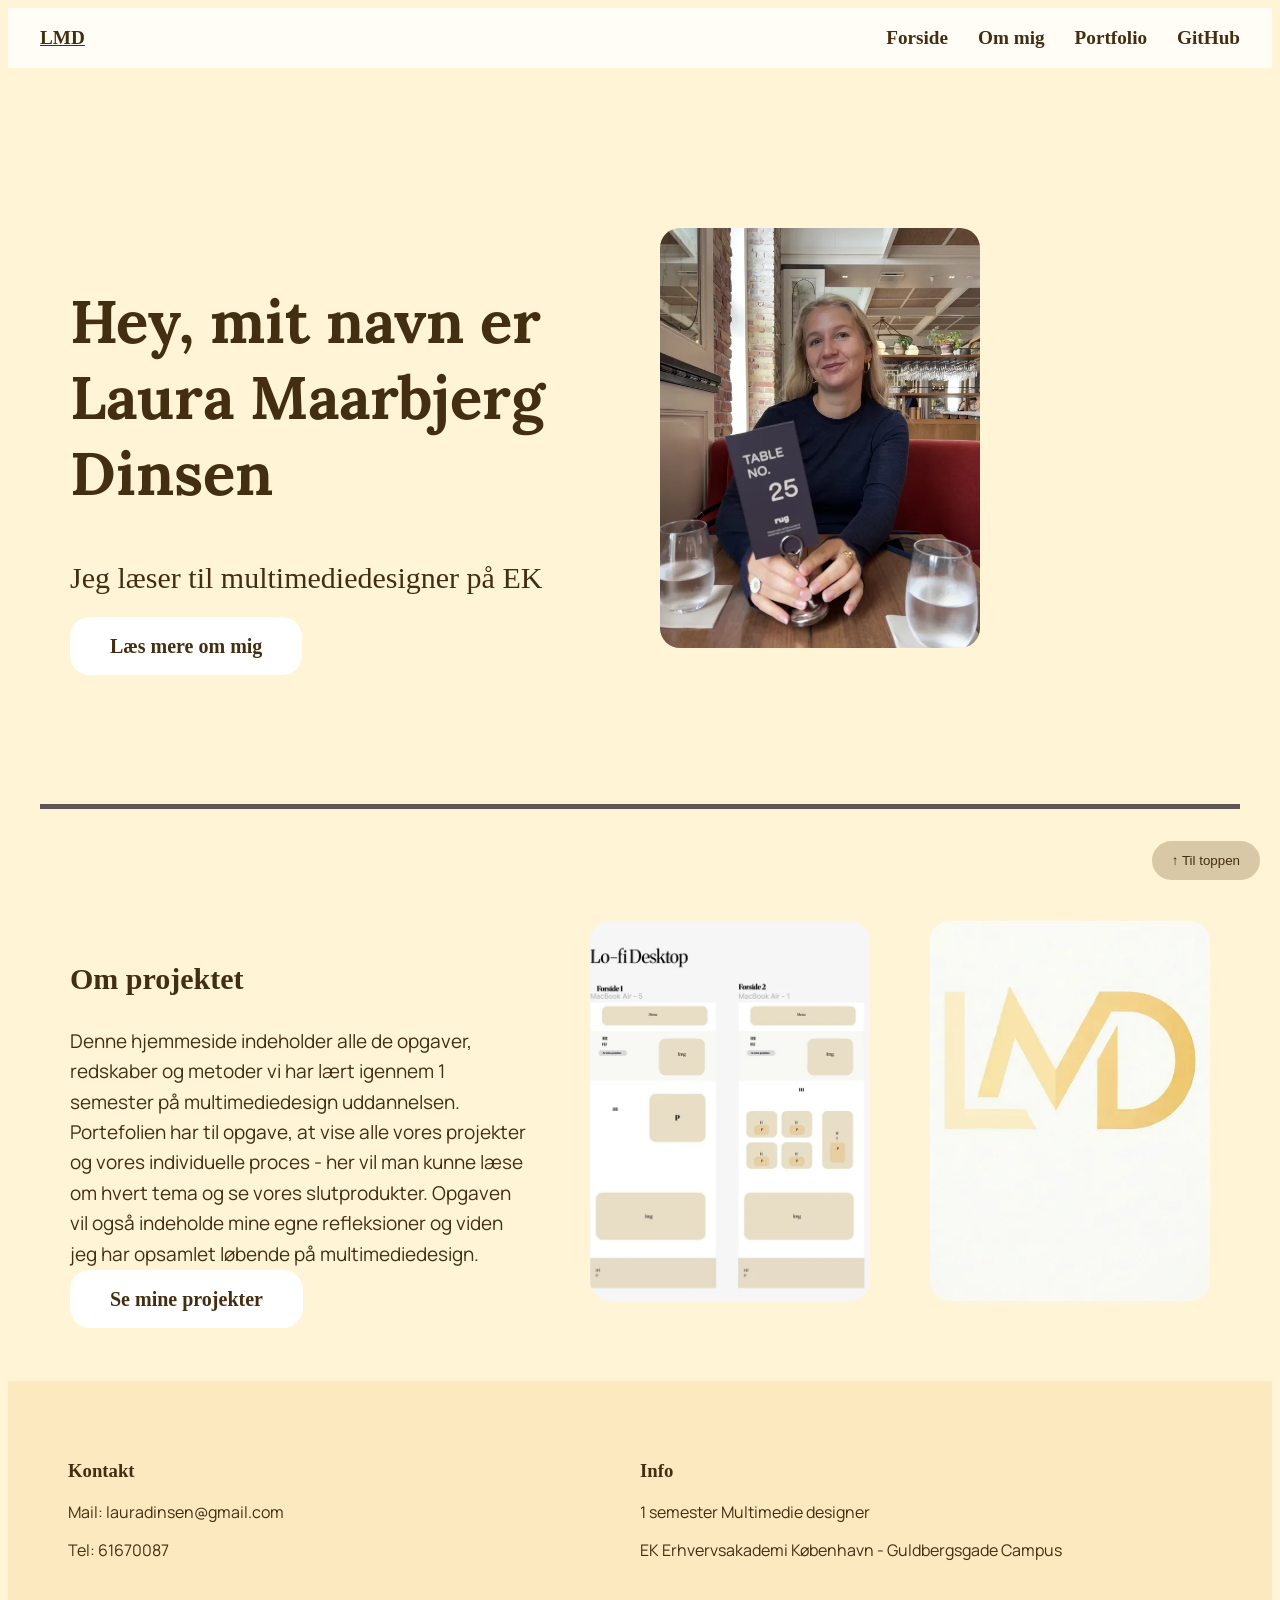
==== index.html @ a7a6110c "Add files via upload" ====
<!doctype html>
<html lang="da">
  <head>
    <meta charset="UTF-8" />
    <meta name="viewport" content="width=device-width, initial-scale=1.0" />
    <link rel="stylesheet" href="style.css" />
    <link rel="stylesheet" href="ommig.css" />

    <link rel="preconnect" href="https://fonts.googleapis.com" />
    <link rel="preconnect" href="https://fonts.gstatic.com" crossorigin />
    <link href="https://fonts.googleapis.com/css2?family=Manrope:wght@200..800&display=swap" rel="stylesheet" />

    <link rel="preconnect" href="https://fonts.googleapis.com" />
    <link rel="preconnect" href="https://fonts.gstatic.com" crossorigin />
    <link href="https://fonts.googleapis.com/css2?family=Lora:ital,wght@0,400..700;1,400..700&display=swap" rel="stylesheet" />

    <title>Forside</title>
  </head>

  <body>
    <header>
      <nav>
        <a href="index.html">LMD</a>
        <ul class="menu">
          <li><a href="index.html">Forside</a></li>
          <li><a href="ommig.html">Om mig</a></li>
          <li><a href="portfolio.html">Portfolio</a></li>
          <li><a href="linktilgithub">GitHub</a></li>
        </ul>
      </nav>
    </header>

    <main>
      <section class="hero">
        <div class="hero-text">
          <h1>Hey, mit navn er Laura Maarbjerg Dinsen</h1>
          <h2>Jeg læser til multimediedesigner på EK</h2>
          <a href="ommig.html" class="button">Læs mere om mig</a>
          <a href="ommig.html">
            <!-- <button>Læs mere om mig</button> -->
          </a>
        </div>

        <div class="hero-image">
          <img class="lau25" src="Img/laura25.webp" alt="Laura" />
        </div>
      </section>

      <hr />
      <section class="projekt">
        <div class="projekt-text">
          <h2>Om projektet</h2>

          <p>
            Denne hjemmeside indeholder alle de opgaver, redskaber og metoder vi har lært igennem 1 semester på multimediedesign uddannelsen. Portefolien har til opgave, at vise alle vores projekter og vores individuelle proces - her vil man kunne
            læse om hvert tema og se vores slutprodukter. Opgaven vil også indeholde mine egne refleksioner og viden jeg har opsamlet løbende på multimediedesign.
          </p>

          <a href="portfolio.html" class="button">Se mine projekter </a>
        </div>

        <div class="gallery">
          <img src="Img/figmasite1.webp" alt="forside" />
          <img src="Img/logo1.webp" alt="logo" />
        </div>
      </section>

      <button id="scrollTopBtn">↑ Til toppen</button>
    </main>

    <footer class="footer">
      <div class="footer-container">
        <div class="footer-column">
          <h3 class="footer-title">Kontakt</h3>
          <p>Mail: lauradinsen@gmail.com</p>
          <p>Tel: 61670087</p>
        </div>

        <div class="footer-column">
          <h3 class="footer-title">Info</h3>
          <p>1 semester Multimedie designer</p>

          <p>EK Erhvervsakademi København - Guldbergsgade Campus</p>
        </div>
      </div>
    </footer>
    <script src="scroll.js"></script>
  </body>
</html>
---- style.css ----
html {
  --yellow: hsl(49, 100%, 98%);
}

* {
  color: rgb(68, 46, 17);
}

/* fonts */

.manrope {
  font-family: "Manrope", sans-serif;
  font-optical-sizing: auto;
  font-weight: 400;
  font-style: normal;
}

.lora {
  font-family: "Lora", serif;
  font-optical-sizing: auto;
  font-weight: 400;
  font-style: normal;
}

h1 {
  font-family: "Lora", serif;
}

*a {
  font-family: "Lora", serif;
  font-weight: 300;
}

p {
  font-family: "Manrope", sans-serif;
}

/* button */
.button {
  padding: 18px 40px;
  border: none;
  border-radius: 20px;
  background-color: white;
  font-size: 20px;
  font-weight: bold;
  cursor: pointer;
  margin-bottom: 20px;
  text-decoration: none;
  margin-top: 20px;
}

hr {
  border: none;
  height: 5px;
  background-color: rgb(91, 87, 87);
  margin: 2rem 0;
}

#scrollTopBtn {
  position: fixed;
  bottom: 20px;
  right: 20px;

  padding: 12px 20px;

  border: none;
  border-radius: 20px;

  background-color: #d8c8a5;
  cursor: pointer;
}

button:hover {
  background-color: #efcc8f;
}

/* Nav */ /* header */
header {
  /* background-color: hsl(50, 92%, 85%); */
  background-color: var(--yellow);
  font-weight: bold;
}

nav {
  display: flex;
  align-items: center;
  justify-content: space-between;
  max-width: 1200px;
  margin: 0 auto;
  font-size: larger;
}
nav a a {
  text-decoration: none;
  color: black;
  text-decoration: none;
}

nav ul {
  display: flex;
  list-style: none;
  gap: 30px;

  /* & a {
    text-decoration: none;
  } */
}
nav ul a {
  text-decoration: none;
}

/* Body */
body {
  background-color: #fff3d6;
}

/* img */
img {
  max-width: 100%;
  margin-top: 30px;
}

.lau25 {
  width: 320px;
  height: 420px;
  object-fit: cover;
  border-radius: 20px;
}

/* Hero */
.hero {
  display: flex;
  flex-direction: column;
  /* background-color: #efcc8f; */
  padding: 80px 30px;
  gap: 40px;
}

.hero-text h1 {
  font-size: 60px;
  margin-bottom: 20px;
}

.hero-text h2 {
  font-size: 30px;
  font-weight: normal;
  margin-bottom: 40px;
}

.hero-image {
  align-self: center;
}

/* Om projekt */
.projekt {
  display: flex;
  flex-direction: column;
  padding: 30px;
}

.projekt a {
  margin-top: 20px;
  margin-bottom: 20px;
}

.projekt-text h2 {
  font-size: 30px;
  margin-bottom: 30px;
}

.projekt-text p {
  font-size: 19px;
  line-height: 1.6;
}

/* Footer */
.footer {
  background: #fce9bf;
  padding: 60px;
  border-top: 1px solid var(--border);
}

.footer-container {
  display: grid;
  grid-template-columns: repeat(2, 1fr);
}

.footer p,
.footer a {
  display: block;
  font-size: 16px;
}

/* Desktop */
@media screen and (min-width: 600px) {
  .hero {
    display: grid;
    grid-template-columns: 1fr 1fr;
    align-items: center;
  }

  .projekt {
    flex-direction: row;
    align-items: center;
    gap: 60px;
    max-width: none;
  }

  .projekt-text {
    flex: 1;
  }

  .projekt-image {
    flex: 1;
    display: flex;
    justify-content: center;
  }

  img {
    margin-bottom: 40px;
    border-radius: 40px;
  }

  .gallery {
    display: flex;
    justify-content: center;
    gap: 60px;

    border-radius: 20px;
  }

  .gallery img {
    width: 280px;
    height: 380px;
    object-fit: cover;
    border-radius: 20px;
    margin-bottom: 50px;
    margin-top: 50px;
  }
}
---- ommig.css ----
/* Mobil */

/* Desktop */

@media screen and (min-width: 600px) {
  header {
    background-color: var(--yellow);
  }

  main {
    max-width: 1200px;
    margin: auto;
    box-sizing: border-box;
    margin-top: 50px;
  }

  body {
    background: #fff5d6;
    font-family: Georgia, serif;
    color: #222;
  }

  h1 {
    font-size: 40px;
  }

  h2 {
    font-size: 25px;
    margin-bottom: 20px;
    margin-top: 50px;
  }

  .grid-section {
    display: grid;
    grid-template-columns: 1fr 1fr;
    gap: 80px;
    align-items: center;
  }

  .text p {
    font-size: 19px;
    line-height: 1.6;
    margin-bottom: 20px;
    margin-top: 40px;
  }

  .image img {
    width: 100%;
    display: block;
    border-radius: 20px;
    margin-top: 90px;
  }
}
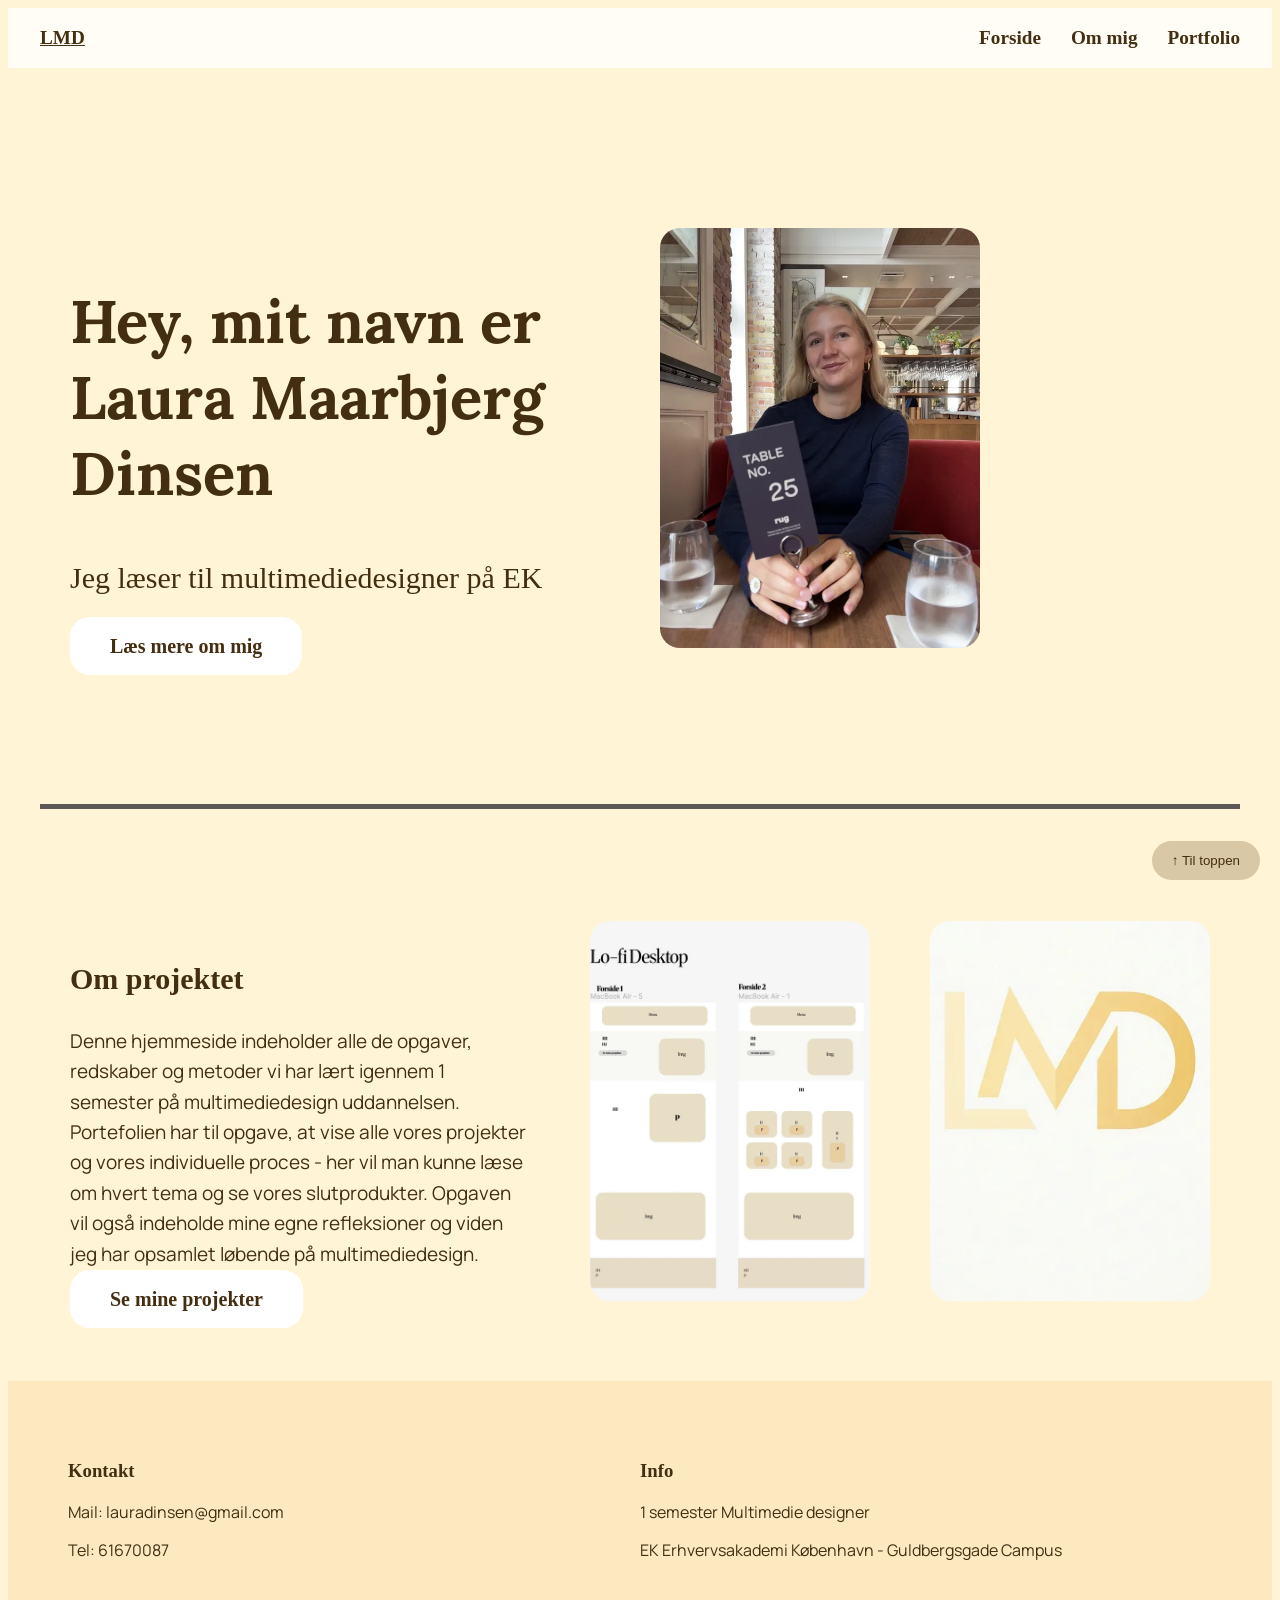
==== commit 130292b5: "Add files via upload" ====
--- a/index.html
+++ b/index.html
@@ -25,7 +25,6 @@
           <li><a href="index.html">Forside</a></li>
           <li><a href="ommig.html">Om mig</a></li>
           <li><a href="portfolio.html">Portfolio</a></li>
-          <li><a href="linktilgithub">GitHub</a></li>
         </ul>
       </nav>
     </header>
